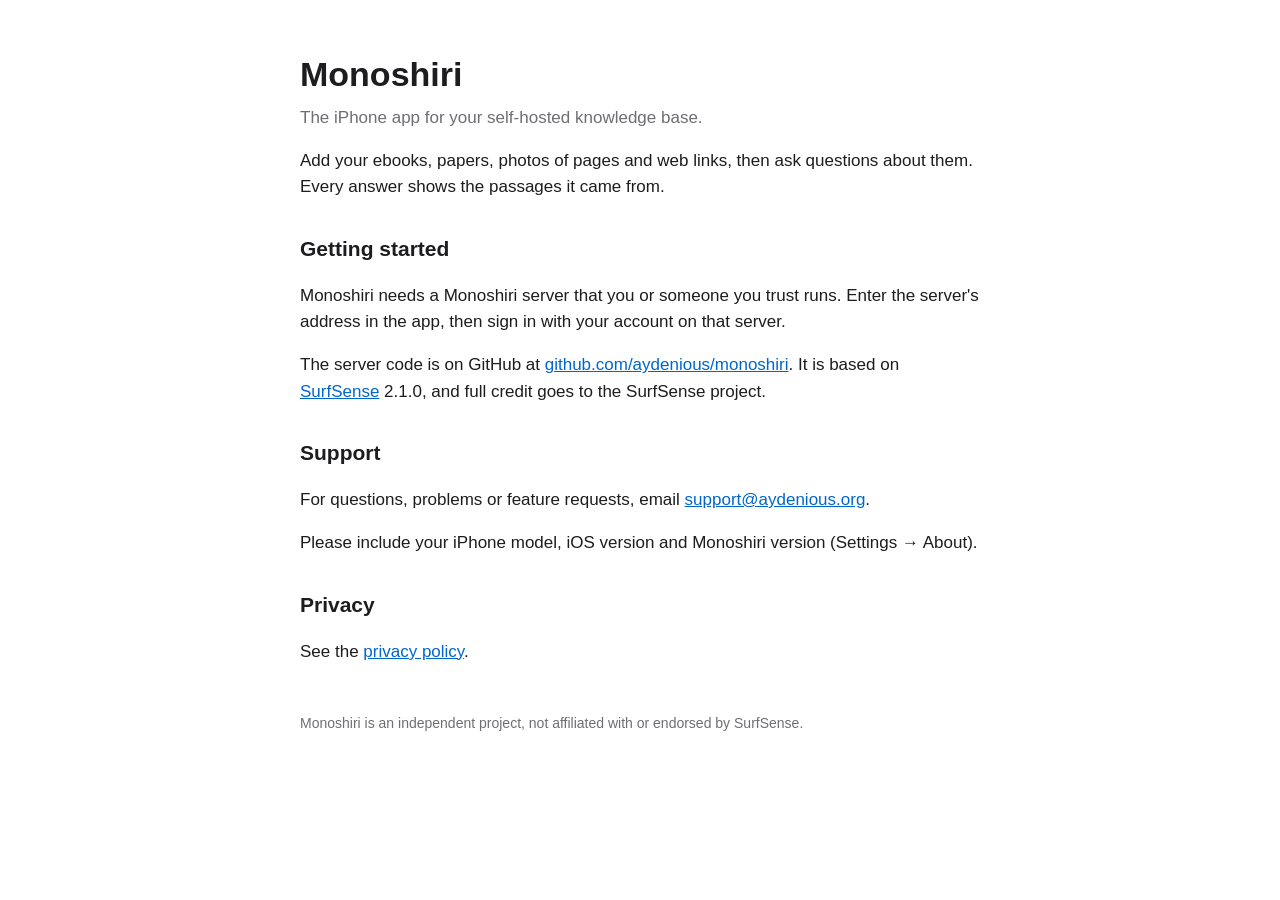
==== index.html @ c488732c "feat: support and privacy pages for Monoshiri" ====
<!doctype html><html lang="en"><head><meta charset="utf-8"><meta name="viewport" content="width=device-width,initial-scale=1">
<title>Monoshiri Support</title><link rel="stylesheet" href="style.css"></head><body><main>
<h1>Monoshiri</h1><p class="sub">The iPhone app for your self-hosted knowledge base.</p>
<p>Add your ebooks, papers, photos of pages and web links, then ask questions about them. Every answer shows the passages it came from.</p>
<h2>Getting started</h2>
<p>Monoshiri needs a Monoshiri server that you or someone you trust runs. Enter the server's address in the app, then sign in with your account on that server.</p>
<p>The server code is on GitHub at <a href="https://github.com/aydenious/monoshiri">github.com/aydenious/monoshiri</a>. It is based on <a href="https://github.com/MODSetter/SurfSense">SurfSense</a> 2.1.0, and full credit goes to the SurfSense project.</p>
<h2>Support</h2>
<p>For questions, problems or feature requests, email <a href="mailto:support@aydenious.org">support@aydenious.org</a>.</p>
<p>Please include your iPhone model, iOS version and Monoshiri version (Settings → About).</p>
<h2>Privacy</h2><p>See the <a href="privacy.html">privacy policy</a>.</p>
<footer>Monoshiri is an independent project, not affiliated with or endorsed by SurfSense.</footer>
</main></body></html>
---- style.css ----
:root{--bg:#fff;--fg:#1d1d1f;--muted:#6e6e73;--link:#0066cc}
@media (prefers-color-scheme:dark){:root{--bg:#000;--fg:#f5f5f7;--muted:#a1a1a6;--link:#2997ff}}
body{margin:0;background:var(--bg);color:var(--fg);font:17px/1.55 -apple-system,BlinkMacSystemFont,"Helvetica Neue",sans-serif}
main{max-width:680px;margin:0 auto;padding:48px 16px}
h1{font-size:34px;margin:0 0 4px}h2{font-size:21px;margin-top:32px}
p.sub{color:var(--muted);margin-top:0}a{color:var(--link)}footer{color:var(--muted);font-size:14px;margin-top:48px}
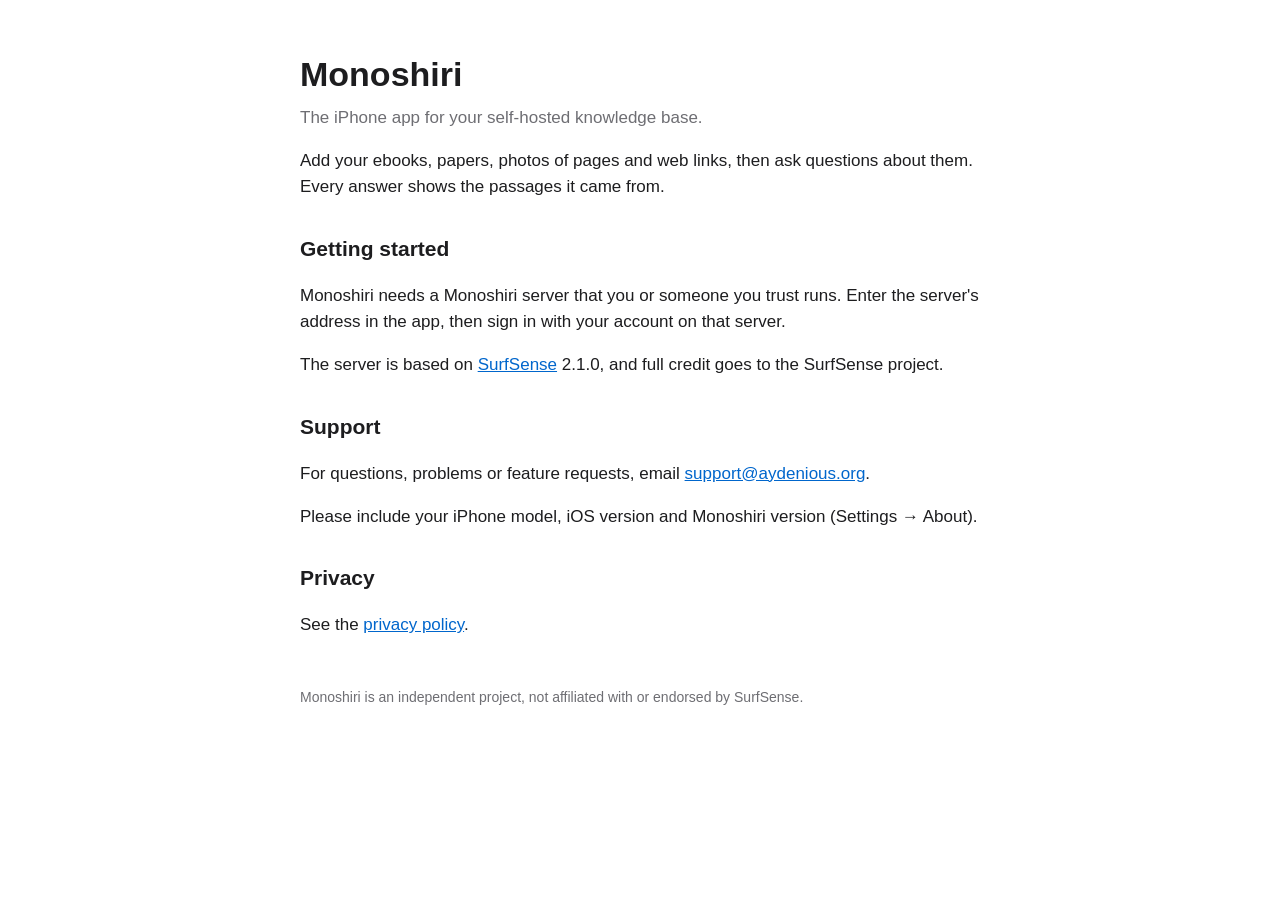
==== commit e38895bb: "docs: drop the link to the server repo, which stays private Co-Authored-By: Claude Opus 5.5 <noreply" ====
--- a/index.html
+++ b/index.html
@@ -4,7 +4,7 @@
 <p>Add your ebooks, papers, photos of pages and web links, then ask questions about them. Every answer shows the passages it came from.</p>
 <h2>Getting started</h2>
 <p>Monoshiri needs a Monoshiri server that you or someone you trust runs. Enter the server's address in the app, then sign in with your account on that server.</p>
-<p>The server code is on GitHub at <a href="https://github.com/aydenious/monoshiri">github.com/aydenious/monoshiri</a>. It is based on <a href="https://github.com/MODSetter/SurfSense">SurfSense</a> 2.1.0, and full credit goes to the SurfSense project.</p>
+<p>The server is based on <a href="https://github.com/MODSetter/SurfSense">SurfSense</a> 2.1.0, and full credit goes to the SurfSense project.</p>
 <h2>Support</h2>
 <p>For questions, problems or feature requests, email <a href="mailto:support@aydenious.org">support@aydenious.org</a>.</p>
 <p>Please include your iPhone model, iOS version and Monoshiri version (Settings → About).</p>
